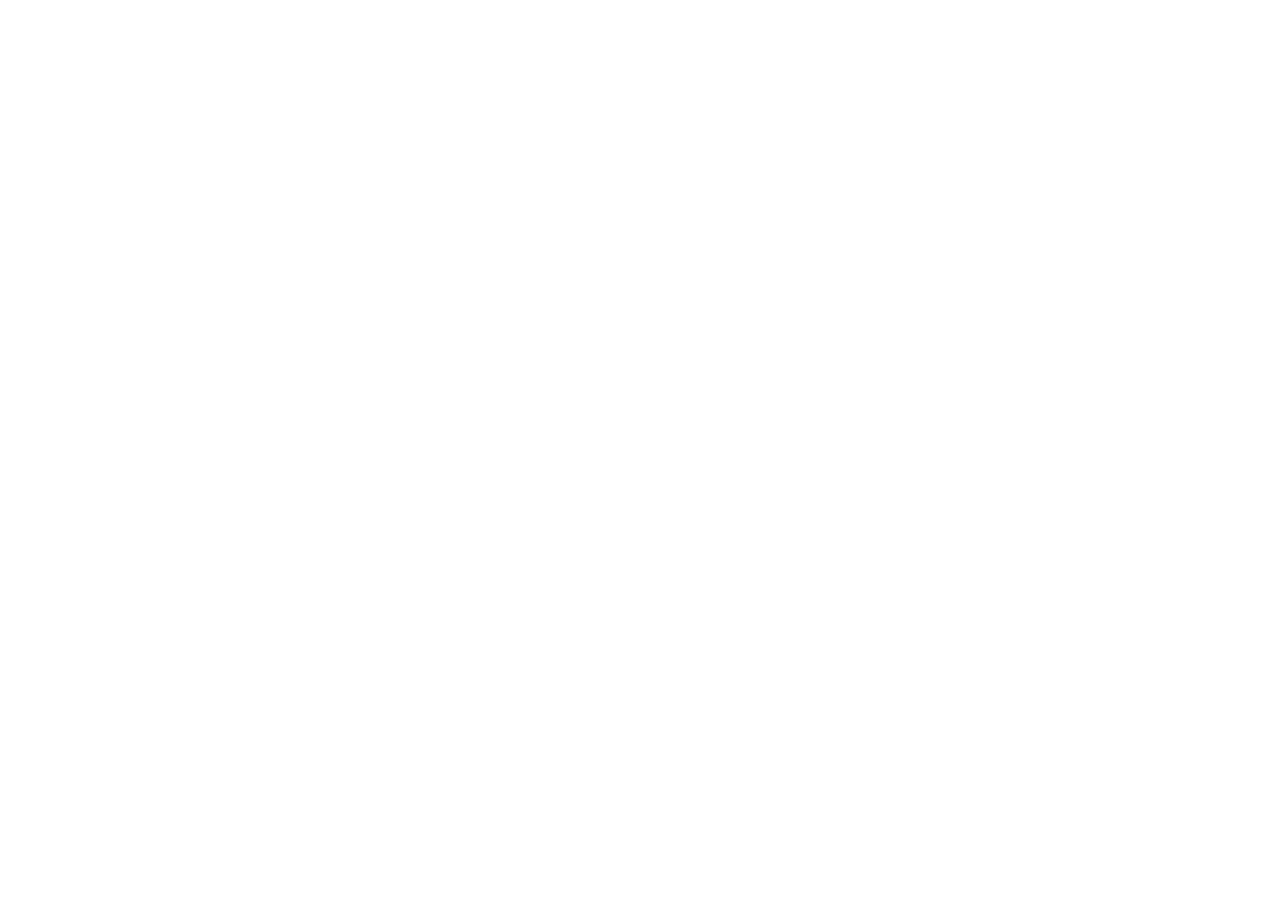
==== index.html @ b3b80c21 "basic files" ====
<!DOCTYPE html>
<html lang="pl">
<head>
    <meta charset="UTF-8">
    <meta http-equiv="X-UA-Compatible" content="IE=edge">
    <meta name="viewport" content="width=device-width, initial-scale=1.0">
    <link rel="stylesheet" href="Assets/Styles/reset.css">
    <link rel="stylesheet" href="Assets/Styles/style.css">
    <script src="Assets/Scripts/game.js"></script>
    <title>Wektor Wiktor</title>
</head>
<body>
    
</body>
</html>
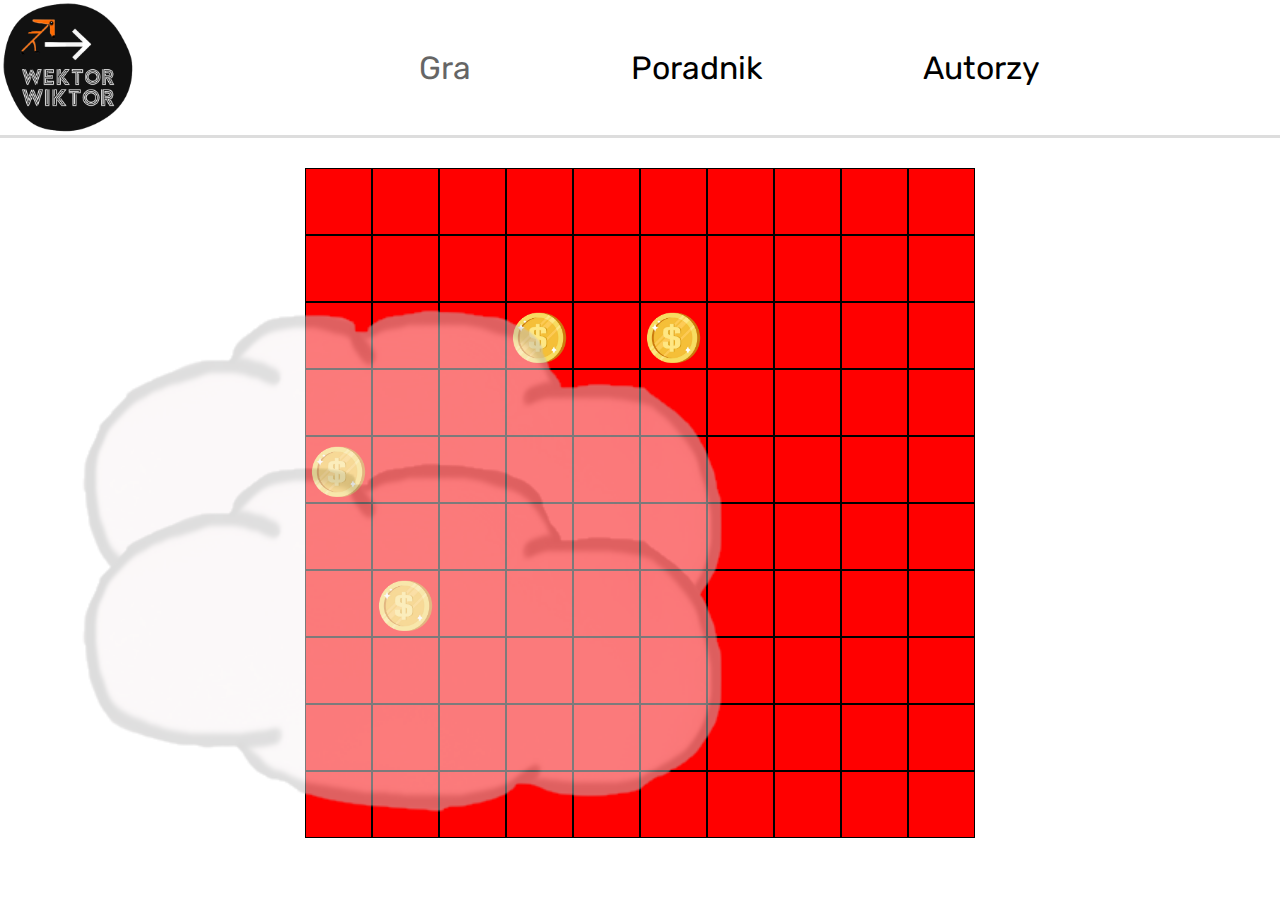
==== commit f44fc52a: "gameboard and coins random generating" ====
--- a/index.html
+++ b/index.html
@@ -1,15 +1,149 @@
 <!DOCTYPE html>
 <html lang="pl">
+
 <head>
     <meta charset="UTF-8">
     <meta http-equiv="X-UA-Compatible" content="IE=edge">
     <meta name="viewport" content="width=device-width, initial-scale=1.0">
+    <link rel="shortcut icon" href="Assets/Textures/wektorus.png" type="image/x-icon">
     <link rel="stylesheet" href="Assets/Styles/reset.css">
     <link rel="stylesheet" href="Assets/Styles/style.css">
-    <script src="Assets/Scripts/game.js"></script>
+    <script src="Assets/Scripts/game.js" defer></script>
     <title>Wektor Wiktor</title>
 </head>
+
 <body>
-    
+    <div class="navbar-container">
+        <nav>
+            <img src="Assets/Textures/logo2.png" alt="logo" class="logo">
+            <ul class="navbar-list">
+
+                <a href="index.html">
+                <li class="navbar-item hover-underline-animation current-site">Gra</li></a>
+                <a href="tutorial.html">
+                    <li class="navbar-item hover-underline-animation">Poradnik</li>
+                </a>
+                <a href="authors.html">
+                <li class="navbar-item hover-underline-animation">Autorzy</li></a>
+            </ul>
+        </nav>
+    </div>
+
+
+    <div id="game">
+        <div class="chmurki">
+            <img src="/Assets/Textures/chmurkus2.png" style="--i:3; position:relative; top: 300px;">
+            <img src="/Assets/Textures/chmurkus2.png" style="--i:4.2 ;position:relative; top: 400;">
+            <img src="/Assets/Textures/chmurkus2.png" style="--i:1.3 ;position:relative; top: 500;">
+            <img src="/Assets/Textures/chmurkus2.png" style="--i:1.4 ;position:relative; top: 150;">
+            <img src="/Assets/Textures/chmurkus2.png" style="--i:2.5 ;position:relative; top: 200px;">
+        </div>
+        <div class="gameBoard">
+            <div class="grid-container">
+                <div class="grid-item" id="1"></div>
+                <div class="grid-item" id="2"></div>
+                <div class="grid-item" id="3"></div>
+                <div class="grid-item" id="4"></div>
+                <div class="grid-item" id="5"></div>
+                <div class="grid-item" id="6"></div>
+                <div class="grid-item" id="7"></div>
+                <div class="grid-item" id="8"></div>
+                <div class="grid-item" id="9"></div>
+                <div class="grid-item" id="10"></div>
+                <div class="grid-item" id="11"></div>
+                <div class="grid-item" id="12"></div>
+                <div class="grid-item" id="13"></div>
+                <div class="grid-item" id="14"></div>
+                <div class="grid-item" id="15"></div>
+                <div class="grid-item" id="16"></div>
+                <div class="grid-item" id="17"></div>
+                <div class="grid-item" id="18"></div>
+                <div class="grid-item" id="19"></div>
+                <div class="grid-item" id="20"></div>
+                <div class="grid-item" id="21"></div>
+                <div class="grid-item" id="22"></div>
+                <div class="grid-item" id="23"></div>
+                <div class="grid-item" id="24"></div>
+                <div class="grid-item" id="25"></div>
+                <div class="grid-item" id="26"></div>
+                <div class="grid-item" id="27"></div>
+                <div class="grid-item" id="28"></div>
+                <div class="grid-item" id="29"></div>
+                <div class="grid-item" id="30"></div>
+                <div class="grid-item" id="31"></div>
+                <div class="grid-item" id="32"></div>
+                <div class="grid-item" id="33"></div>
+                <div class="grid-item" id="34"></div>
+                <div class="grid-item" id="35"></div>
+                <div class="grid-item" id="36"></div>
+                <div class="grid-item" id="37"></div>
+                <div class="grid-item" id="38"></div>
+                <div class="grid-item" id="39"></div>
+                <div class="grid-item" id="40"></div>
+                <div class="grid-item" id="41"></div>
+                <div class="grid-item" id="42"></div>
+                <div class="grid-item" id="43"></div>
+                <div class="grid-item" id="44"></div>
+                <div class="grid-item" id="45"></div>
+                <div class="grid-item" id="46"></div>
+                <div class="grid-item" id="47"></div>
+                <div class="grid-item" id="48"></div>
+                <div class="grid-item" id="49"></div>
+                <div class="grid-item" id="50"></div>
+                <div class="grid-item" id="51"></div>
+                <div class="grid-item" id="52"></div>
+                <div class="grid-item" id="53"></div>
+                <div class="grid-item" id="54"></div>
+                <div class="grid-item" id="55"></div>
+                <div class="grid-item" id="56"></div>
+                <div class="grid-item" id="57"></div>
+                <div class="grid-item" id="58"></div>
+                <div class="grid-item" id="59"></div>
+                <div class="grid-item" id="60"></div>
+                <div class="grid-item" id="61"></div>
+                <div class="grid-item" id="62"></div>
+                <div class="grid-item" id="63"></div>
+                <div class="grid-item" id="64"></div>
+                <div class="grid-item" id="65"></div>
+                <div class="grid-item" id="66"></div>
+                <div class="grid-item" id="67"></div>
+                <div class="grid-item" id="68"></div>
+                <div class="grid-item" id="69"></div>
+                <div class="grid-item" id="70"></div>
+                <div class="grid-item" id="71"></div>
+                <div class="grid-item" id="72"></div>
+                <div class="grid-item" id="73"></div>
+                <div class="grid-item" id="74"></div>
+                <div class="grid-item" id="75"></div>
+                <div class="grid-item" id="76"></div>
+                <div class="grid-item" id="77"></div>
+                <div class="grid-item" id="78"></div>
+                <div class="grid-item" id="79"></div>
+                <div class="grid-item" id="80"></div>
+                <div class="grid-item" id="81"></div>
+                <div class="grid-item" id="82"></div>
+                <div class="grid-item" id="83"></div>
+                <div class="grid-item" id="84"></div>
+                <div class="grid-item" id="85"></div>
+                <div class="grid-item" id="86"></div>
+                <div class="grid-item" id="87"></div>
+                <div class="grid-item" id="88"></div>
+                <div class="grid-item" id="89"></div>
+                <div class="grid-item" id="90"></div>
+                <div class="grid-item" id="91"></div>
+                <div class="grid-item" id="92"></div>
+                <div class="grid-item" id="93"></div>
+                <div class="grid-item" id="94"></div>
+                <div class="grid-item" id="95"></div>
+                <div class="grid-item" id="96"></div>
+                <div class="grid-item" id="97"></div>
+                <div class="grid-item" id="98"></div>
+                <div class="grid-item" id="99"></div>
+                <div class="grid-item" id="100"></div>
+            </div>
+        </div>
+    </div>
+
 </body>
+
 </html>--- a/Assets/Styles/style.css
+++ b/Assets/Styles/style.css
@@ -0,0 +1,128 @@
+@import url("https://fonts.googleapis.com/css2?family=Amatic+SC&family=Rubik:wght@600&display=swap");
+body {
+  height: 100vh;
+  width: 100vw;
+  font-family: "Rubik", sans-serif;
+}
+
+.navbar-container {
+  background-color: white;
+  max-height: 16vh;
+  border-bottom: 3px solid #dddddd;
+  position: relative;
+  z-index: 10;
+}
+.navbar-container nav {
+  display: flex;
+  flex-direction: row;
+  justify-content: space-between;
+}
+
+.navbar-container nav ul {
+  display: flex;
+  align-items: center;
+  padding-right: 10rem;
+}
+
+.navbar-container nav ul li {
+  padding: 0.3rem 5rem;
+  font-size: 2rem;
+}
+
+.logo {
+  aspect-ratio: 1/1;
+  width: 15vh;
+}
+
+.hover-underline-animation {
+  display: inline-block;
+  position: relative;
+  color: #000;
+}
+
+.hover-underline-animation:hover {
+  cursor: pointer;
+}
+
+.hover-underline-animation:after {
+  content: "";
+  position: absolute;
+  width: 100%;
+  transform: scaleX(0);
+  height: 2px;
+  bottom: 0;
+  left: 0;
+  background-color: #000;
+  transform-origin: bottom right;
+  transition: transform 0.25s ease-out;
+}
+
+.hover-underline-animation:hover:after {
+  transform: scaleX(1);
+  transform-origin: bottom;
+  cursor: pointer;
+}
+.chmurki {
+  position: absolute;
+  top: 0;
+  left: 0;
+  width: 100%;
+  height: 100%;
+  overflow: hidden;
+  opacity: 0.5;
+}
+.chmurki img {
+  position: fixed;
+  height: 50%;
+  max-width: 80%;
+  animation: chmurki calc(25s * var(--i)) alternate infinite;
+}
+
+.current-site {
+  opacity: 0.6;
+}
+
+@keyframes chmurki {
+  0% {
+    transform: translate(-100%);
+    /* transform: translateY(100%);     */
+  }
+  50% {
+    transform: translate(350%);
+    /* transform: translateY(120%); */
+  }
+  100% {
+    transform: translate(-150%);
+    /* transform: translateY(1100%); */
+    transform: rotate(1deg);
+  }
+}
+.gameBoard {
+  display: flex;
+  justify-content: center;
+  align-items: center;
+}
+
+.grid-container {
+  display: grid;
+  grid-template-columns: repeat(10, 1fr);
+  grid-template-rows: repeat(10, 1fr);
+}
+
+.grid-item {
+  background-color: red;
+  border: 1px solid black;
+  width: 65px;
+  height: 65px;
+}
+
+.gameBoard{
+  margin-top: 30px;
+}
+
+.coin{
+  width: 100%;
+  height: 100%;
+  object-fit: cover;
+  object-position: center;
+}
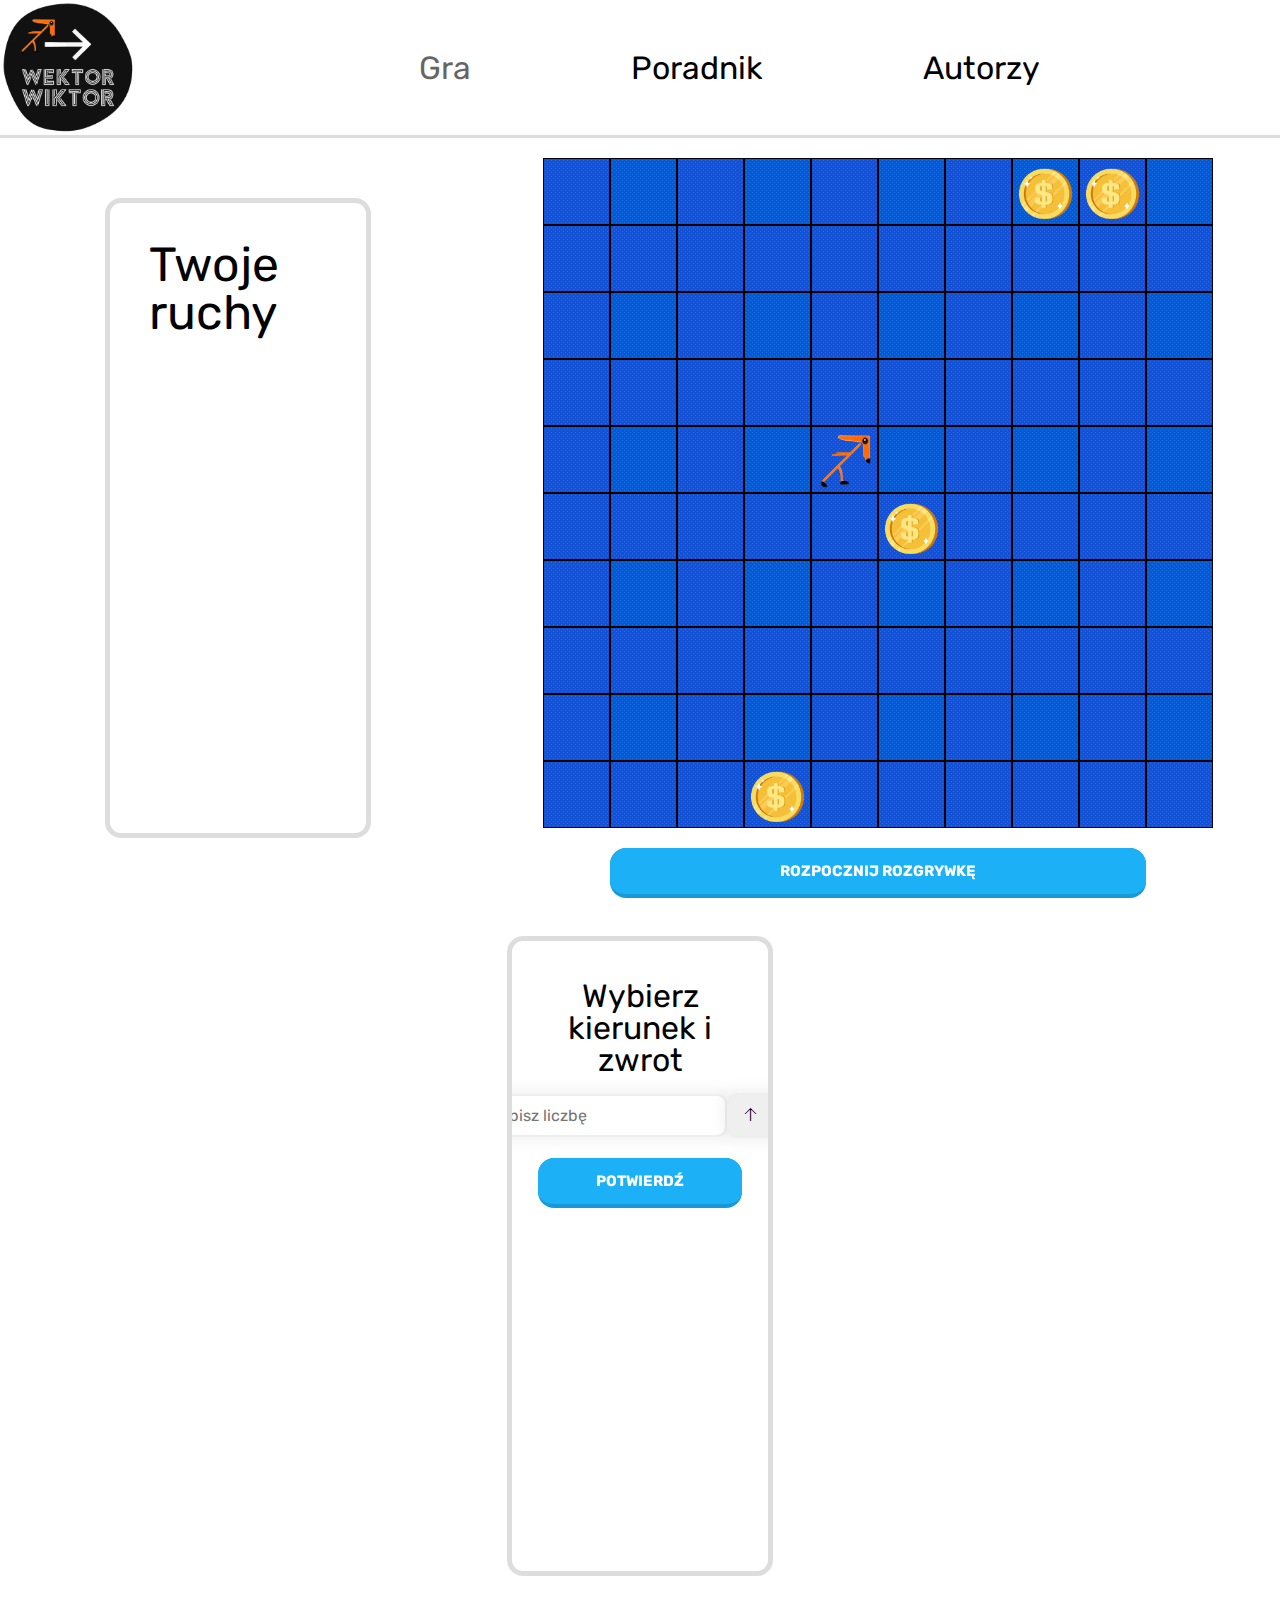
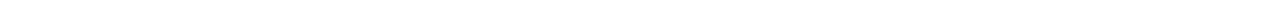
==== commit de2c9552: "css html gry(przed wejściem do piekła)" ====
--- a/index.html
+++ b/index.html
@@ -19,128 +19,157 @@
             <ul class="navbar-list">
 
                 <a href="index.html">
-                <li class="navbar-item hover-underline-animation current-site">Gra</li></a>
+                    <li class="navbar-item hover-underline-animation current-site">Gra</li>
+                </a>
                 <a href="tutorial.html">
                     <li class="navbar-item hover-underline-animation">Poradnik</li>
                 </a>
                 <a href="authors.html">
-                <li class="navbar-item hover-underline-animation">Autorzy</li></a>
+                    <li class="navbar-item hover-underline-animation">Autorzy</li>
+                </a>
             </ul>
         </nav>
     </div>
 
 
     <div id="game">
-        <div class="chmurki">
+        <!-- <div class="chmurki">
             <img src="/Assets/Textures/chmurkus2.png" style="--i:3; position:relative; top: 300px;">
             <img src="/Assets/Textures/chmurkus2.png" style="--i:4.2 ;position:relative; top: 400;">
             <img src="/Assets/Textures/chmurkus2.png" style="--i:1.3 ;position:relative; top: 500;">
             <img src="/Assets/Textures/chmurkus2.png" style="--i:1.4 ;position:relative; top: 150;">
             <img src="/Assets/Textures/chmurkus2.png" style="--i:2.5 ;position:relative; top: 200px;">
-        </div>
-        <div class="gameBoard">
-            <div class="grid-container">
-                <div class="grid-item" id="1"></div>
-                <div class="grid-item" id="2"></div>
-                <div class="grid-item" id="3"></div>
-                <div class="grid-item" id="4"></div>
-                <div class="grid-item" id="5"></div>
-                <div class="grid-item" id="6"></div>
-                <div class="grid-item" id="7"></div>
-                <div class="grid-item" id="8"></div>
-                <div class="grid-item" id="9"></div>
-                <div class="grid-item" id="10"></div>
-                <div class="grid-item" id="11"></div>
-                <div class="grid-item" id="12"></div>
-                <div class="grid-item" id="13"></div>
-                <div class="grid-item" id="14"></div>
-                <div class="grid-item" id="15"></div>
-                <div class="grid-item" id="16"></div>
-                <div class="grid-item" id="17"></div>
-                <div class="grid-item" id="18"></div>
-                <div class="grid-item" id="19"></div>
-                <div class="grid-item" id="20"></div>
-                <div class="grid-item" id="21"></div>
-                <div class="grid-item" id="22"></div>
-                <div class="grid-item" id="23"></div>
-                <div class="grid-item" id="24"></div>
-                <div class="grid-item" id="25"></div>
-                <div class="grid-item" id="26"></div>
-                <div class="grid-item" id="27"></div>
-                <div class="grid-item" id="28"></div>
-                <div class="grid-item" id="29"></div>
-                <div class="grid-item" id="30"></div>
-                <div class="grid-item" id="31"></div>
-                <div class="grid-item" id="32"></div>
-                <div class="grid-item" id="33"></div>
-                <div class="grid-item" id="34"></div>
-                <div class="grid-item" id="35"></div>
-                <div class="grid-item" id="36"></div>
-                <div class="grid-item" id="37"></div>
-                <div class="grid-item" id="38"></div>
-                <div class="grid-item" id="39"></div>
-                <div class="grid-item" id="40"></div>
-                <div class="grid-item" id="41"></div>
-                <div class="grid-item" id="42"></div>
-                <div class="grid-item" id="43"></div>
-                <div class="grid-item" id="44"></div>
-                <div class="grid-item" id="45"></div>
-                <div class="grid-item" id="46"></div>
-                <div class="grid-item" id="47"></div>
-                <div class="grid-item" id="48"></div>
-                <div class="grid-item" id="49"></div>
-                <div class="grid-item" id="50"></div>
-                <div class="grid-item" id="51"></div>
-                <div class="grid-item" id="52"></div>
-                <div class="grid-item" id="53"></div>
-                <div class="grid-item" id="54"></div>
-                <div class="grid-item" id="55"></div>
-                <div class="grid-item" id="56"></div>
-                <div class="grid-item" id="57"></div>
-                <div class="grid-item" id="58"></div>
-                <div class="grid-item" id="59"></div>
-                <div class="grid-item" id="60"></div>
-                <div class="grid-item" id="61"></div>
-                <div class="grid-item" id="62"></div>
-                <div class="grid-item" id="63"></div>
-                <div class="grid-item" id="64"></div>
-                <div class="grid-item" id="65"></div>
-                <div class="grid-item" id="66"></div>
-                <div class="grid-item" id="67"></div>
-                <div class="grid-item" id="68"></div>
-                <div class="grid-item" id="69"></div>
-                <div class="grid-item" id="70"></div>
-                <div class="grid-item" id="71"></div>
-                <div class="grid-item" id="72"></div>
-                <div class="grid-item" id="73"></div>
-                <div class="grid-item" id="74"></div>
-                <div class="grid-item" id="75"></div>
-                <div class="grid-item" id="76"></div>
-                <div class="grid-item" id="77"></div>
-                <div class="grid-item" id="78"></div>
-                <div class="grid-item" id="79"></div>
-                <div class="grid-item" id="80"></div>
-                <div class="grid-item" id="81"></div>
-                <div class="grid-item" id="82"></div>
-                <div class="grid-item" id="83"></div>
-                <div class="grid-item" id="84"></div>
-                <div class="grid-item" id="85"></div>
-                <div class="grid-item" id="86"></div>
-                <div class="grid-item" id="87"></div>
-                <div class="grid-item" id="88"></div>
-                <div class="grid-item" id="89"></div>
-                <div class="grid-item" id="90"></div>
-                <div class="grid-item" id="91"></div>
-                <div class="grid-item" id="92"></div>
-                <div class="grid-item" id="93"></div>
-                <div class="grid-item" id="94"></div>
-                <div class="grid-item" id="95"></div>
-                <div class="grid-item" id="96"></div>
-                <div class="grid-item" id="97"></div>
-                <div class="grid-item" id="98"></div>
-                <div class="grid-item" id="99"></div>
-                <div class="grid-item" id="100"></div>
+        </div> -->
+        <div class="game-container">
+            <div class="moves">
+                <h3>Twoje ruchy</h3>
+                <ul id="moves" class="moves-list">
+                </ul>
             </div>
+            <div class="gameBoard">
+                <div id="timer"></div>
+                <div class="grid-container">
+                    <div class="grid-item" id="1"></div>
+                    <div class="grid-item" id="2"></div>
+                    <div class="grid-item" id="3"></div>
+                    <div class="grid-item" id="4"></div>
+                    <div class="grid-item" id="5"></div>
+                    <div class="grid-item" id="6"></div>
+                    <div class="grid-item" id="7"></div>
+                    <div class="grid-item" id="8"></div>
+                    <div class="grid-item" id="9"></div>
+                    <div class="grid-item" id="10"></div>
+                    <div class="grid-item" id="11"></div>
+                    <div class="grid-item" id="12"></div>
+                    <div class="grid-item" id="13"></div>
+                    <div class="grid-item" id="14"></div>
+                    <div class="grid-item" id="15"></div>
+                    <div class="grid-item" id="16"></div>
+                    <div class="grid-item" id="17"></div>
+                    <div class="grid-item" id="18"></div>
+                    <div class="grid-item" id="19"></div>
+                    <div class="grid-item" id="20"></div>
+                    <div class="grid-item" id="21"></div>
+                    <div class="grid-item" id="22"></div>
+                    <div class="grid-item" id="23"></div>
+                    <div class="grid-item" id="24"></div>
+                    <div class="grid-item" id="25"></div>
+                    <div class="grid-item" id="26"></div>
+                    <div class="grid-item" id="27"></div>
+                    <div class="grid-item" id="28"></div>
+                    <div class="grid-item" id="29"></div>
+                    <div class="grid-item" id="30"></div>
+                    <div class="grid-item" id="31"></div>
+                    <div class="grid-item" id="32"></div>
+                    <div class="grid-item" id="33"></div>
+                    <div class="grid-item" id="34"></div>
+                    <div class="grid-item" id="35"></div>
+                    <div class="grid-item" id="36"></div>
+                    <div class="grid-item" id="37"></div>
+                    <div class="grid-item" id="38"></div>
+                    <div class="grid-item" id="39"></div>
+                    <div class="grid-item" id="40"></div>
+                    <div class="grid-item" id="41"></div>
+                    <div class="grid-item" id="42"></div>
+                    <div class="grid-item" id="43"></div>
+                    <div class="grid-item" id="44"></div>
+                    <div class="grid-item" id="45"></div>
+                    <div class="grid-item" id="46"></div>
+                    <div class="grid-item" id="47"></div>
+                    <div class="grid-item" id="48"></div>
+                    <div class="grid-item" id="49"></div>
+                    <div class="grid-item" id="50"></div>
+                    <div class="grid-item" id="51"></div>
+                    <div class="grid-item" id="52"></div>
+                    <div class="grid-item" id="53"></div>
+                    <div class="grid-item" id="54"></div>
+                    <div class="grid-item" id="55"></div>
+                    <div class="grid-item" id="56"></div>
+                    <div class="grid-item" id="57"></div>
+                    <div class="grid-item" id="58"></div>
+                    <div class="grid-item" id="59"></div>
+                    <div class="grid-item" id="60"></div>
+                    <div class="grid-item" id="61"></div>
+                    <div class="grid-item" id="62"></div>
+                    <div class="grid-item" id="63"></div>
+                    <div class="grid-item" id="64"></div>
+                    <div class="grid-item" id="65"></div>
+                    <div class="grid-item" id="66"></div>
+                    <div class="grid-item" id="67"></div>
+                    <div class="grid-item" id="68"></div>
+                    <div class="grid-item" id="69"></div>
+                    <div class="grid-item" id="70"></div>
+                    <div class="grid-item" id="71"></div>
+                    <div class="grid-item" id="72"></div>
+                    <div class="grid-item" id="73"></div>
+                    <div class="grid-item" id="74"></div>
+                    <div class="grid-item" id="75"></div>
+                    <div class="grid-item" id="76"></div>
+                    <div class="grid-item" id="77"></div>
+                    <div class="grid-item" id="78"></div>
+                    <div class="grid-item" id="79"></div>
+                    <div class="grid-item" id="80"></div>
+                    <div class="grid-item" id="81"></div>
+                    <div class="grid-item" id="82"></div>
+                    <div class="grid-item" id="83"></div>
+                    <div class="grid-item" id="84"></div>
+                    <div class="grid-item" id="85"></div>
+                    <div class="grid-item" id="86"></div>
+                    <div class="grid-item" id="87"></div>
+                    <div class="grid-item" id="88"></div>
+                    <div class="grid-item" id="89"></div>
+                    <div class="grid-item" id="90"></div>
+                    <div class="grid-item" id="91"></div>
+                    <div class="grid-item" id="92"></div>
+                    <div class="grid-item" id="93"></div>
+                    <div class="grid-item" id="94"></div>
+                    <div class="grid-item" id="95"></div>
+                    <div class="grid-item" id="96"></div>
+                    <div class="grid-item" id="97"></div>
+                    <div class="grid-item" id="98"></div>
+                    <div class="grid-item" id="99"></div>
+                    <div class="grid-item" id="100"></div>
+                </div>
+                <button class="button" role="button" id="start">Rozpocznij rozgrywkę</button>
+            </div>
+            <div class="panel">
+                <h3>Wybierz kierunek i zwrot</h3>
+                <div class="input-container">
+                    <input type="number" id="number" placeholder="Wpisz liczbę" value="Wartość">
+                    <select id="direction">
+                        <option value="1">🡡</option>
+                        <option value="2">🡥</option>
+                        <option value="3">🡢</option>
+                        <option value="4">🡦</option>
+                        <option value="5">🡣</option>
+                        <option value="6">🡧</option>
+                        <option value="7">🡠</option>
+                        <option value="8">🡤</option>
+                    </select>
+                </div>
+                <button id="confirm" value="confirm" class="button">Potwierdź</button>
+            </div>
+
         </div>
     </div>
 
--- a/Assets/Styles/style.css
+++ b/Assets/Styles/style.css
@@ -3,6 +3,19 @@
   height: 100vh;
   width: 100vw;
   font-family: "Rubik", sans-serif;
+  user-select: none;
+}
+/* usunięcie strzałek przy inpucie(number) */
+/* Chrome, Safari, Edge, Opera */
+input::-webkit-outer-spin-button,
+input::-webkit-inner-spin-button {
+  -webkit-appearance: none;
+  margin: 0;
+}
+
+/* Firefox */
+input[type="number"] {
+  -moz-appearance: textfield;
 }
 
 .navbar-container {
@@ -99,8 +112,10 @@
 }
 .gameBoard {
   display: flex;
+  flex-direction: column;
   justify-content: center;
   align-items: center;
+  margin-top: 20px;
 }
 
 .grid-container {
@@ -110,19 +125,168 @@
 }
 
 .grid-item {
-  background-color: red;
   border: 1px solid black;
   width: 65px;
   height: 65px;
-}
-
-.gameBoard{
-  margin-top: 30px;
-}
-
-.coin{
+  background-color: #1452d5;
+  background-image: url("data:image/svg+xml,%3Csvg xmlns='http://www.w3.org/2000/svg' width='4' height='4' viewBox='0 0 4 4'%3E%3Cpath fill='%2307adfc' fill-opacity='0.4' d='M1 3h1v1H1V3zm2-2h1v1H3V1z'%3E%3C/path%3E%3C/svg%3E");
+}
+
+.coin {
   width: 100%;
   height: 100%;
   object-fit: cover;
   object-position: center;
 }
+
+.player {
+  width: 100%;
+  height: 100%;
+  object-fit: cover;
+  object-position: center;
+  position: relative;
+  z-index: 10;
+}
+
+.game-container {
+  display: flex;
+  flex-wrap: wrap;
+  align-items: center;
+  justify-content: space-around;
+  width: 100%;
+}
+
+.moves,
+.panel {
+  width: 20%;
+  height: 70vh;
+  border: #dddddd 5px solid;
+  margin: 2.4rem;
+  display: flex;
+  justify-content: flex-start;
+  align-items: center;
+  flex-direction: column;
+  border-radius: 1rem;
+  overflow: hidden;
+}
+
+.moves h3 {
+  padding: 2.4rem;
+  font-size: 3rem;
+}
+
+.moves ul {
+  display: flex;
+  flex-direction: column;
+  justify-content: center;
+  align-items: center;
+}
+
+.moves .moves-list .moves-list-item {
+  padding: 0.1rem 6rem;
+}
+
+li hr {
+  opacity: 0.8;
+  width: 100%;
+}
+
+.panel{
+
+}
+
+.panel h3 {
+  text-align: center;
+  padding: 2.4rem;
+  padding-bottom: 1.1rem;
+  font-size: 2rem;
+}
+
+.button {
+  appearance: button;
+  background-color: #1899d6;
+  border: solid transparent;
+  border-radius: 16px;
+  border-width: 0 0 4px;
+  box-sizing: border-box;
+  color: #ffffff;
+  cursor: pointer;
+  display: inline-block;
+  font-family: inherit;
+  font-size: 15px;
+  font-weight: 700;
+  line-height: 20px;
+  margin-top: 20px;
+  outline: none;
+  overflow: visible;
+  padding: 13px 16px;
+  text-align: center;
+  text-transform: uppercase;
+  touch-action: manipulation;
+  transform: translateZ(0);
+  transition: filter 0.2s;
+  user-select: none;
+  -webkit-user-select: none;
+  vertical-align: middle;
+  white-space: nowrap;
+  width: 80%;
+}
+
+.button:after {
+  background-clip: padding-box;
+  background-color: #1cb0f6;
+  border: solid transparent;
+  border-radius: 16px;
+  border-width: 0 0 4px;
+  bottom: -4px;
+  content: "";
+  left: 0;
+  position: absolute;
+  right: 0;
+  top: 0;
+  z-index: -1;
+}
+
+.button:main,
+.button:focus {
+  user-select: auto;
+}
+
+.button:hover:not(:disabled) {
+  filter: brightness(1.1);
+  -webkit-filter: brightness(1.1);
+}
+
+.button:disabled {
+  cursor: auto;
+}
+
+input[type="number"] {
+  padding: 10px;
+  border: 2px solid #eee;
+  box-shadow: 0 0 15px 4px rgba(0, 0, 0, 0.06);
+  border-radius:10px;
+  font-family:inherit;
+  font-size: inherit;
+}
+
+input[type="number"]:focus{
+  outline: none;
+}
+
+.input-container{
+  display: flex;
+  flex-direction: row;
+  justify-content: space-evenly;
+  align-items: center;
+}
+
+select {
+  padding: 10px;
+  border: 2px solid #eee;
+  box-shadow: 0 0 15px 4px rgba(0, 0, 0, 0.06);
+  border-radius:10px;
+  font-family:inherit;
+  font-size: inherit;
+  margin-right: 10px;
+}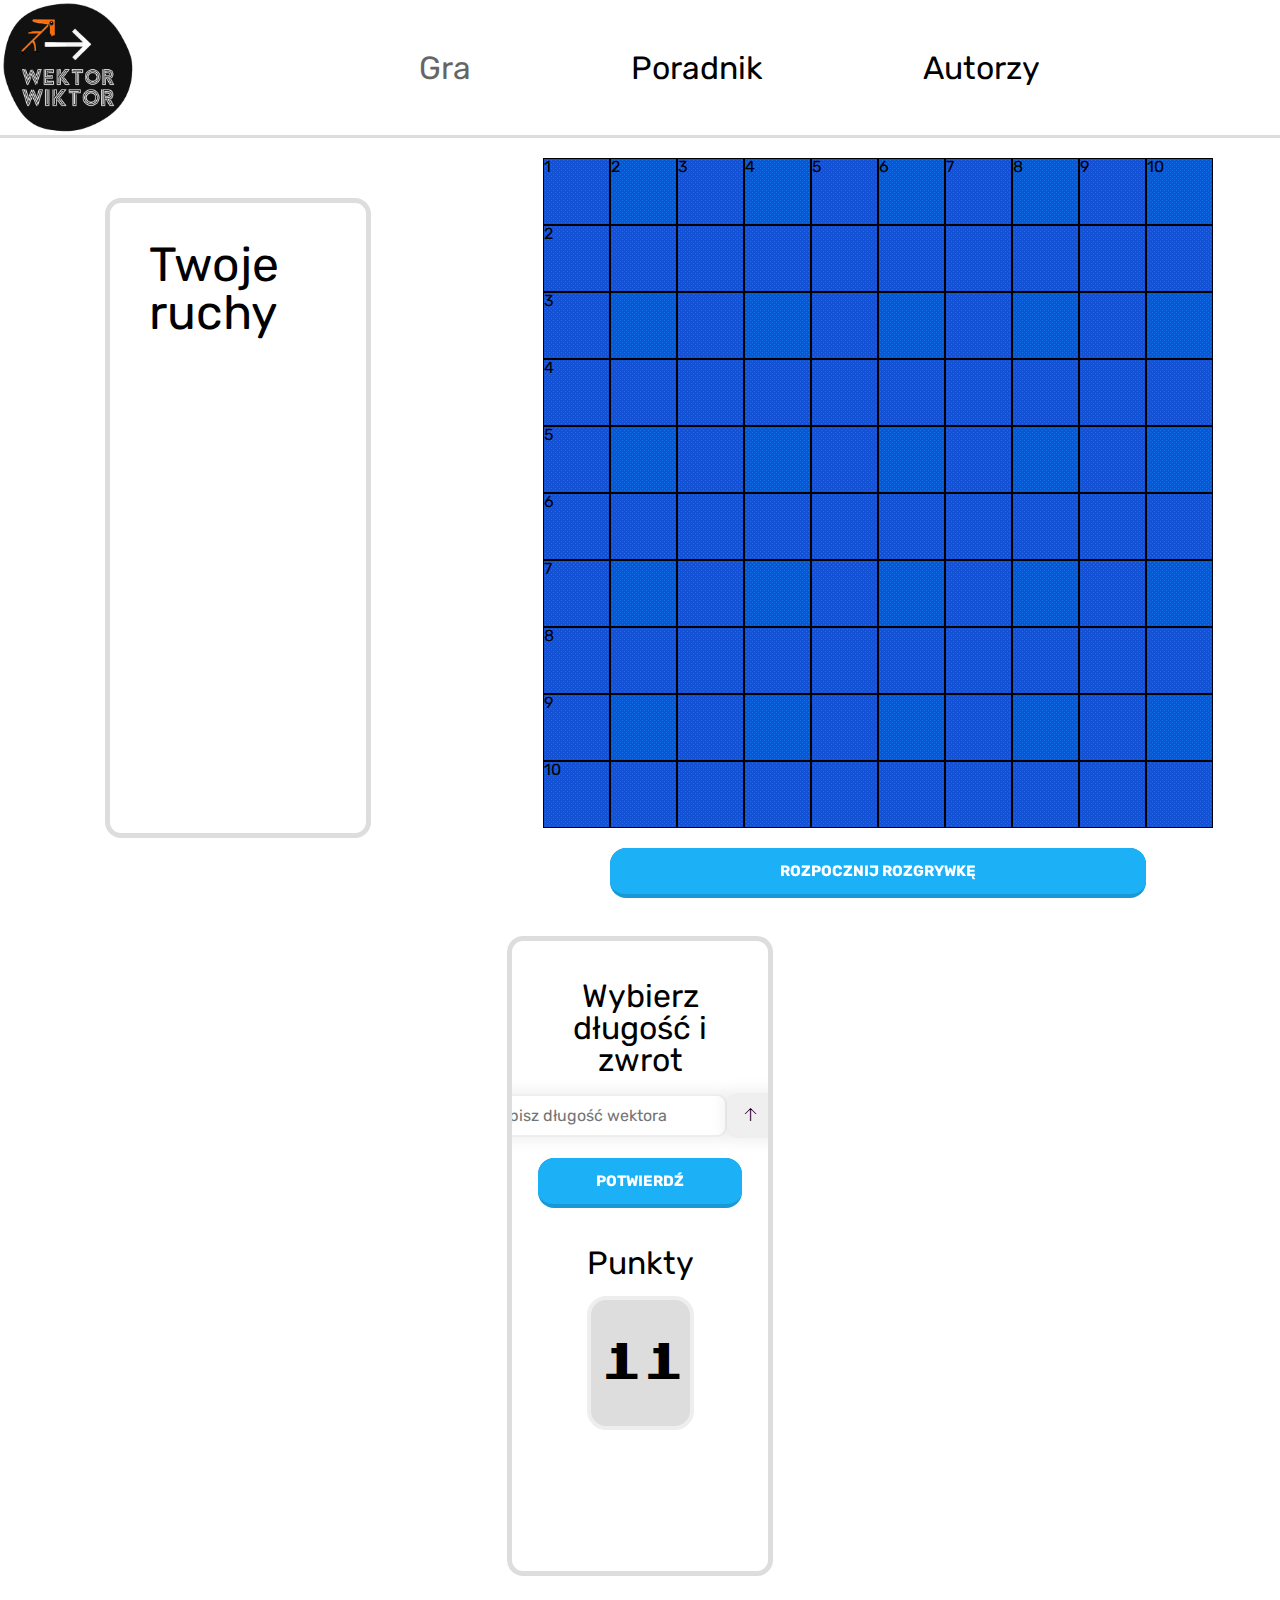
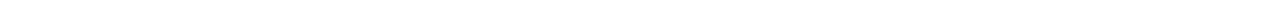
==== commit 4bd2467c: "OOPs" ====
--- a/index.html
+++ b/index.html
@@ -49,113 +49,113 @@
             <div class="gameBoard">
                 <div id="timer"></div>
                 <div class="grid-container">
-                    <div class="grid-item" id="1"></div>
-                    <div class="grid-item" id="2"></div>
-                    <div class="grid-item" id="3"></div>
-                    <div class="grid-item" id="4"></div>
-                    <div class="grid-item" id="5"></div>
-                    <div class="grid-item" id="6"></div>
-                    <div class="grid-item" id="7"></div>
-                    <div class="grid-item" id="8"></div>
-                    <div class="grid-item" id="9"></div>
-                    <div class="grid-item" id="10"></div>
-                    <div class="grid-item" id="11"></div>
-                    <div class="grid-item" id="12"></div>
-                    <div class="grid-item" id="13"></div>
-                    <div class="grid-item" id="14"></div>
-                    <div class="grid-item" id="15"></div>
-                    <div class="grid-item" id="16"></div>
-                    <div class="grid-item" id="17"></div>
-                    <div class="grid-item" id="18"></div>
-                    <div class="grid-item" id="19"></div>
-                    <div class="grid-item" id="20"></div>
-                    <div class="grid-item" id="21"></div>
-                    <div class="grid-item" id="22"></div>
-                    <div class="grid-item" id="23"></div>
-                    <div class="grid-item" id="24"></div>
-                    <div class="grid-item" id="25"></div>
-                    <div class="grid-item" id="26"></div>
-                    <div class="grid-item" id="27"></div>
-                    <div class="grid-item" id="28"></div>
-                    <div class="grid-item" id="29"></div>
-                    <div class="grid-item" id="30"></div>
-                    <div class="grid-item" id="31"></div>
-                    <div class="grid-item" id="32"></div>
-                    <div class="grid-item" id="33"></div>
-                    <div class="grid-item" id="34"></div>
-                    <div class="grid-item" id="35"></div>
-                    <div class="grid-item" id="36"></div>
-                    <div class="grid-item" id="37"></div>
-                    <div class="grid-item" id="38"></div>
-                    <div class="grid-item" id="39"></div>
-                    <div class="grid-item" id="40"></div>
-                    <div class="grid-item" id="41"></div>
-                    <div class="grid-item" id="42"></div>
-                    <div class="grid-item" id="43"></div>
-                    <div class="grid-item" id="44"></div>
-                    <div class="grid-item" id="45"></div>
-                    <div class="grid-item" id="46"></div>
-                    <div class="grid-item" id="47"></div>
-                    <div class="grid-item" id="48"></div>
-                    <div class="grid-item" id="49"></div>
-                    <div class="grid-item" id="50"></div>
-                    <div class="grid-item" id="51"></div>
-                    <div class="grid-item" id="52"></div>
-                    <div class="grid-item" id="53"></div>
-                    <div class="grid-item" id="54"></div>
-                    <div class="grid-item" id="55"></div>
-                    <div class="grid-item" id="56"></div>
-                    <div class="grid-item" id="57"></div>
-                    <div class="grid-item" id="58"></div>
-                    <div class="grid-item" id="59"></div>
-                    <div class="grid-item" id="60"></div>
-                    <div class="grid-item" id="61"></div>
-                    <div class="grid-item" id="62"></div>
-                    <div class="grid-item" id="63"></div>
-                    <div class="grid-item" id="64"></div>
-                    <div class="grid-item" id="65"></div>
-                    <div class="grid-item" id="66"></div>
-                    <div class="grid-item" id="67"></div>
-                    <div class="grid-item" id="68"></div>
-                    <div class="grid-item" id="69"></div>
-                    <div class="grid-item" id="70"></div>
-                    <div class="grid-item" id="71"></div>
-                    <div class="grid-item" id="72"></div>
-                    <div class="grid-item" id="73"></div>
-                    <div class="grid-item" id="74"></div>
-                    <div class="grid-item" id="75"></div>
-                    <div class="grid-item" id="76"></div>
-                    <div class="grid-item" id="77"></div>
-                    <div class="grid-item" id="78"></div>
-                    <div class="grid-item" id="79"></div>
-                    <div class="grid-item" id="80"></div>
-                    <div class="grid-item" id="81"></div>
-                    <div class="grid-item" id="82"></div>
-                    <div class="grid-item" id="83"></div>
-                    <div class="grid-item" id="84"></div>
-                    <div class="grid-item" id="85"></div>
-                    <div class="grid-item" id="86"></div>
-                    <div class="grid-item" id="87"></div>
-                    <div class="grid-item" id="88"></div>
-                    <div class="grid-item" id="89"></div>
-                    <div class="grid-item" id="90"></div>
-                    <div class="grid-item" id="91"></div>
-                    <div class="grid-item" id="92"></div>
-                    <div class="grid-item" id="93"></div>
-                    <div class="grid-item" id="94"></div>
-                    <div class="grid-item" id="95"></div>
-                    <div class="grid-item" id="96"></div>
-                    <div class="grid-item" id="97"></div>
-                    <div class="grid-item" id="98"></div>
-                    <div class="grid-item" id="99"></div>
-                    <div class="grid-item" id="100"></div>
+                    <div class="grid-item" id="1" data-column="1" data-row="1">1</div>
+                    <div class="grid-item" id="2" data-column="2" data-row="1">2</div>
+                    <div class="grid-item" id="3" data-column="3" data-row="1">3</div>
+                    <div class="grid-item" id="4" data-column="4" data-row="1">4</div>
+                    <div class="grid-item" id="5" data-column="5" data-row="1">5</div>
+                    <div class="grid-item" id="6" data-column="6" data-row="1">6</div>
+                    <div class="grid-item" id="7" data-column="7" data-row="1">7</div>
+                    <div class="grid-item" id="8" data-column="8" data-row="1">8</div>
+                    <div class="grid-item" id="9" data-column="9" data-row="1">9</div>
+                    <div class="grid-item" id="10" data-column="10" data-row="1">10</div>
+                    <div class="grid-item" id="11" data-column="1" data-row="2">2</div>
+                    <div class="grid-item" id="12" data-column="2" data-row="2"></div>
+                    <div class="grid-item" id="13" data-column="3" data-row="2"></div>
+                    <div class="grid-item" id="14" data-column="4" data-row="2"></div>
+                    <div class="grid-item" id="15" data-column="5" data-row="2"></div>
+                    <div class="grid-item" id="16" data-column="6" data-row="2"></div>
+                    <div class="grid-item" id="17" data-column="7" data-row="2"></div>
+                    <div class="grid-item" id="18" data-column="8" data-row="2"></div>
+                    <div class="grid-item" id="19" data-column="9" data-row="2"></div>
+                    <div class="grid-item" id="20" data-column="10" data-row="2"></div>
+                    <div class="grid-item" id="21" data-column="1" data-row="3">3</div>
+                    <div class="grid-item" id="22" data-column="2" data-row="3"></div>
+                    <div class="grid-item" id="23" data-column="3" data-row="3"></div>
+                    <div class="grid-item" id="24" data-column="4" data-row="3"></div>
+                    <div class="grid-item" id="25" data-column="5" data-row="3"></div>
+                    <div class="grid-item" id="26" data-column="6" data-row="3"></div>
+                    <div class="grid-item" id="27" data-column="7" data-row="3"></div>
+                    <div class="grid-item" id="28" data-column="8" data-row="3"></div>
+                    <div class="grid-item" id="29" data-column="9" data-row="3"></div>
+                    <div class="grid-item" id="30" data-column="10" data-row="3"></div>
+                    <div class="grid-item" id="31" data-column="1" data-row="4">4</div>
+                    <div class="grid-item" id="32" data-column="2" data-row="4"></div>
+                    <div class="grid-item" id="33" data-column="3" data-row="4"></div>
+                    <div class="grid-item" id="34" data-column="4" data-row="4"></div>
+                    <div class="grid-item" id="35" data-column="5" data-row="4"></div>
+                    <div class="grid-item" id="36" data-column="6" data-row="4"></div>
+                    <div class="grid-item" id="37" data-column="7" data-row="4"></div>
+                    <div class="grid-item" id="38" data-column="8" data-row="4"></div>
+                    <div class="grid-item" id="39" data-column="9" data-row="4"></div>
+                    <div class="grid-item" id="40" data-column="10" data-row="5"></div>
+                    <div class="grid-item" id="41" data-column="1" data-row="5">5</div>
+                    <div class="grid-item" id="42" data-column="2" data-row="5"></div>
+                    <div class="grid-item" id="43" data-column="3" data-row="5"></div>
+                    <div class="grid-item" id="44" data-column="4" data-row="5"></div>
+                    <div class="grid-item" id="45" data-column="5" data-row="5"></div>
+                    <div class="grid-item" id="46" data-column="6" data-row="5"></div>
+                    <div class="grid-item" id="47" data-column="7" data-row="5"></div>
+                    <div class="grid-item" id="48" data-column="8" data-row="5"></div>
+                    <div class="grid-item" id="49" data-column="9" data-row="5"></div>
+                    <div class="grid-item" id="50" data-column="10" data-row="5"></div>
+                    <div class="grid-item" id="51" data-column="1" data-row="6">6</div>
+                    <div class="grid-item" id="52" data-column="2" data-row="6"></div>
+                    <div class="grid-item" id="53" data-column="3" data-row="6"></div>
+                    <div class="grid-item" id="54" data-column="4" data-row="6"></div>
+                    <div class="grid-item" id="55" data-column="5" data-row="6"></div>
+                    <div class="grid-item" id="56" data-column="6" data-row="6"></div>
+                    <div class="grid-item" id="57" data-column="7" data-row="6"></div>
+                    <div class="grid-item" id="58" data-column="8" data-row="6"></div>
+                    <div class="grid-item" id="59" data-column="9" data-row="6"></div>
+                    <div class="grid-item" id="60" data-column="10" data-row="6"></div>
+                    <div class="grid-item" id="61" data-column="1" data-row="7">7</div>
+                    <div class="grid-item" id="62" data-column="2" data-row="7"></div>
+                    <div class="grid-item" id="63" data-column="3" data-row="7"></div>
+                    <div class="grid-item" id="64" data-column="4" data-row="7"></div>
+                    <div class="grid-item" id="65" data-column="5" data-row="7"></div>
+                    <div class="grid-item" id="66" data-column="6" data-row="7"></div>
+                    <div class="grid-item" id="67" data-column="7" data-row="7"></div>
+                    <div class="grid-item" id="68" data-column="8" data-row="7"></div>
+                    <div class="grid-item" id="69" data-column="9" data-row="7"></div>
+                    <div class="grid-item" id="70" data-column="10" data-row="7"></div>
+                    <div class="grid-item" id="71" data-column="1" data-row="8">8</div>
+                    <div class="grid-item" id="72" data-column="2" data-row="8"></div>
+                    <div class="grid-item" id="73" data-column="3" data-row="8"></div>
+                    <div class="grid-item" id="74" data-column="4" data-row="8"></div>
+                    <div class="grid-item" id="75" data-column="5" data-row="8"></div>
+                    <div class="grid-item" id="76" data-column="6" data-row="8"></div>
+                    <div class="grid-item" id="77" data-column="7" data-row="8"></div>
+                    <div class="grid-item" id="78" data-column="8" data-row="8"></div>
+                    <div class="grid-item" id="79" data-column="9" data-row="8"></div>
+                    <div class="grid-item" id="80" data-column="10" data-row="8"></div>
+                    <div class="grid-item" id="81" data-column="1" data-row="9">9</div>
+                    <div class="grid-item" id="82" data-column="2" data-row="9"></div>
+                    <div class="grid-item" id="83" data-column="3" data-row="9"></div>
+                    <div class="grid-item" id="84" data-column="4" data-row="9"></div>
+                    <div class="grid-item" id="85" data-column="5" data-row="9"></div>
+                    <div class="grid-item" id="86" data-column="6" data-row="9"></div>
+                    <div class="grid-item" id="87" data-column="7" data-row="9"></div>
+                    <div class="grid-item" id="88" data-column="8" data-row="9"></div>
+                    <div class="grid-item" id="89" data-column="9" data-row="9"></div>
+                    <div class="grid-item" id="90" data-column="10" data-row="9"></div>
+                    <div class="grid-item" id="91" data-column="1" data-row="10">10</div>
+                    <div class="grid-item" id="92" data-column="2" data-row="10"></div>
+                    <div class="grid-item" id="93" data-column="3" data-row="10"></div>
+                    <div class="grid-item" id="94" data-column="4" data-row="10"></div>
+                    <div class="grid-item" id="95" data-column="5" data-row="10"></div>
+                    <div class="grid-item" id="96" data-column="6" data-row="10"></div>
+                    <div class="grid-item" id="97" data-column="7" data-row="10"></div>
+                    <div class="grid-item" id="98" data-column="8" data-row="10"></div>
+                    <div class="grid-item" id="99" data-column="9" data-row="10"></div>
+                    <div class="grid-item" id="100" data-column="10" data-row="10"></div>
                 </div>
-                <button class="button" role="button" id="start">Rozpocznij rozgrywkę</button>
+                <button onclick="changeGameState(1)" class="button" id="start">Rozpocznij rozgrywkę</button>
             </div>
             <div class="panel">
-                <h3>Wybierz kierunek i zwrot</h3>
+                <h3>Wybierz długość i zwrot</h3>
                 <div class="input-container">
-                    <input type="number" id="number" placeholder="Wpisz liczbę" value="Wartość">
+                    <input type="number" id="number" placeholder="Wpisz długość wektora" value="Wartość" max="10">
                     <select id="direction">
                         <option value="1">🡡</option>
                         <option value="2">🡥</option>
@@ -167,7 +167,15 @@
                         <option value="8">🡤</option>
                     </select>
                 </div>
-                <button id="confirm" value="confirm" class="button">Potwierdź</button>
+                <button id="confirm" value="confirm" class="button" disabled>Potwierdź</button>
+                <div class="points-container">
+                    <h3>Punkty</h3>
+                    <div id="points" class="points">
+                        11
+                    </div>
+                    <div id="message" class="message">
+                    </div>
+                </div>
             </div>
 
         </div>
--- a/Assets/Styles/style.css
+++ b/Assets/Styles/style.css
@@ -1,4 +1,6 @@
 @import url("https://fonts.googleapis.com/css2?family=Amatic+SC&family=Rubik:wght@600&display=swap");
+@import url("https://fonts.googleapis.com/css2?family=Press+Start+2P&display=swap");
+
 body {
   height: 100vh;
   width: 100vw;
@@ -124,28 +126,38 @@
   grid-template-rows: repeat(10, 1fr);
 }
 
-.grid-item {
+.grid-item { 
   border: 1px solid black;
   width: 65px;
   height: 65px;
+  object-fit: cover;
+  position: relative;
+  text-align: left;
   background-color: #1452d5;
   background-image: url("data:image/svg+xml,%3Csvg xmlns='http://www.w3.org/2000/svg' width='4' height='4' viewBox='0 0 4 4'%3E%3Cpath fill='%2307adfc' fill-opacity='0.4' d='M1 3h1v1H1V3zm2-2h1v1H3V1z'%3E%3C/path%3E%3C/svg%3E");
 }
 
 .coin {
+  width: 90%;
+  height: 90%;
+  position: absolute;
+  left: 50%;
+  top: 50%;
+  transform: translate(-50%, -50%);
+  z-index: 2;
+  display: grid;
+  place-items: center;
+}
+
+.player {
   width: 100%;
   height: 100%;
   object-fit: cover;
-  object-position: center;
-}
-
-.player {
-  width: 100%;
-  height: 100%;
-  object-fit: cover;
-  object-position: center;
-  position: relative;
   z-index: 10;
+  position: relative;
+  left: 50%;
+  top: 50%;
+  transform: translate(-50%, -50%);
 }
 
 .game-container {
@@ -182,17 +194,19 @@
   align-items: center;
 }
 
-.moves .moves-list .moves-list-item {
-  padding: 0.1rem 6rem;
-}
-
-li hr {
-  opacity: 0.8;
-  width: 100%;
-}
-
-.panel{
-
+.moves-list-item {
+  padding: 0 6rem;
+  text-align: center;
+  cursor: pointer;
+}
+
+hr {
+  opacity: 0.4;
+  width: 100%;
+  padding: 0 2rem;
+  position: relative;
+  left: 50%;
+  transform: translate(-50%, -50%);
 }
 
 .panel h3 {
@@ -265,16 +279,16 @@
   padding: 10px;
   border: 2px solid #eee;
   box-shadow: 0 0 15px 4px rgba(0, 0, 0, 0.06);
-  border-radius:10px;
-  font-family:inherit;
+  border-radius: 10px;
+  font-family: inherit;
   font-size: inherit;
 }
 
-input[type="number"]:focus{
+input[type="number"]:focus {
   outline: none;
 }
 
-.input-container{
+.input-container {
   display: flex;
   flex-direction: row;
   justify-content: space-evenly;
@@ -285,8 +299,42 @@
   padding: 10px;
   border: 2px solid #eee;
   box-shadow: 0 0 15px 4px rgba(0, 0, 0, 0.06);
-  border-radius:10px;
-  font-family:inherit;
+  border-radius: 10px;
+  font-family: inherit;
   font-size: inherit;
   margin-right: 10px;
+}
+
+.points-container {
+  display: flex;
+  flex-direction: column;
+  justify-content: center;
+  align-items: center;
+}
+
+.points {
+  width: 4rem;
+  padding: 15px;
+  aspect-ratio: 2/3;
+  background: #dddddd;
+  border: 4px solid #eee;
+  border-radius: 1.2rem;
+  display: flex;
+  justify-content: center;
+  align-items: center;
+  font-size: 2.6rem;
+  font-family: "Press Start 2P";
+  margin-bottom: 30px;
+  padding-left: 20px;
+}
+
+.message {
+  display: flex;
+  justify-content: center;
+  align-items: center;
+  text-align: center;
+}
+
+.hide {
+  visibility: hidden;
 }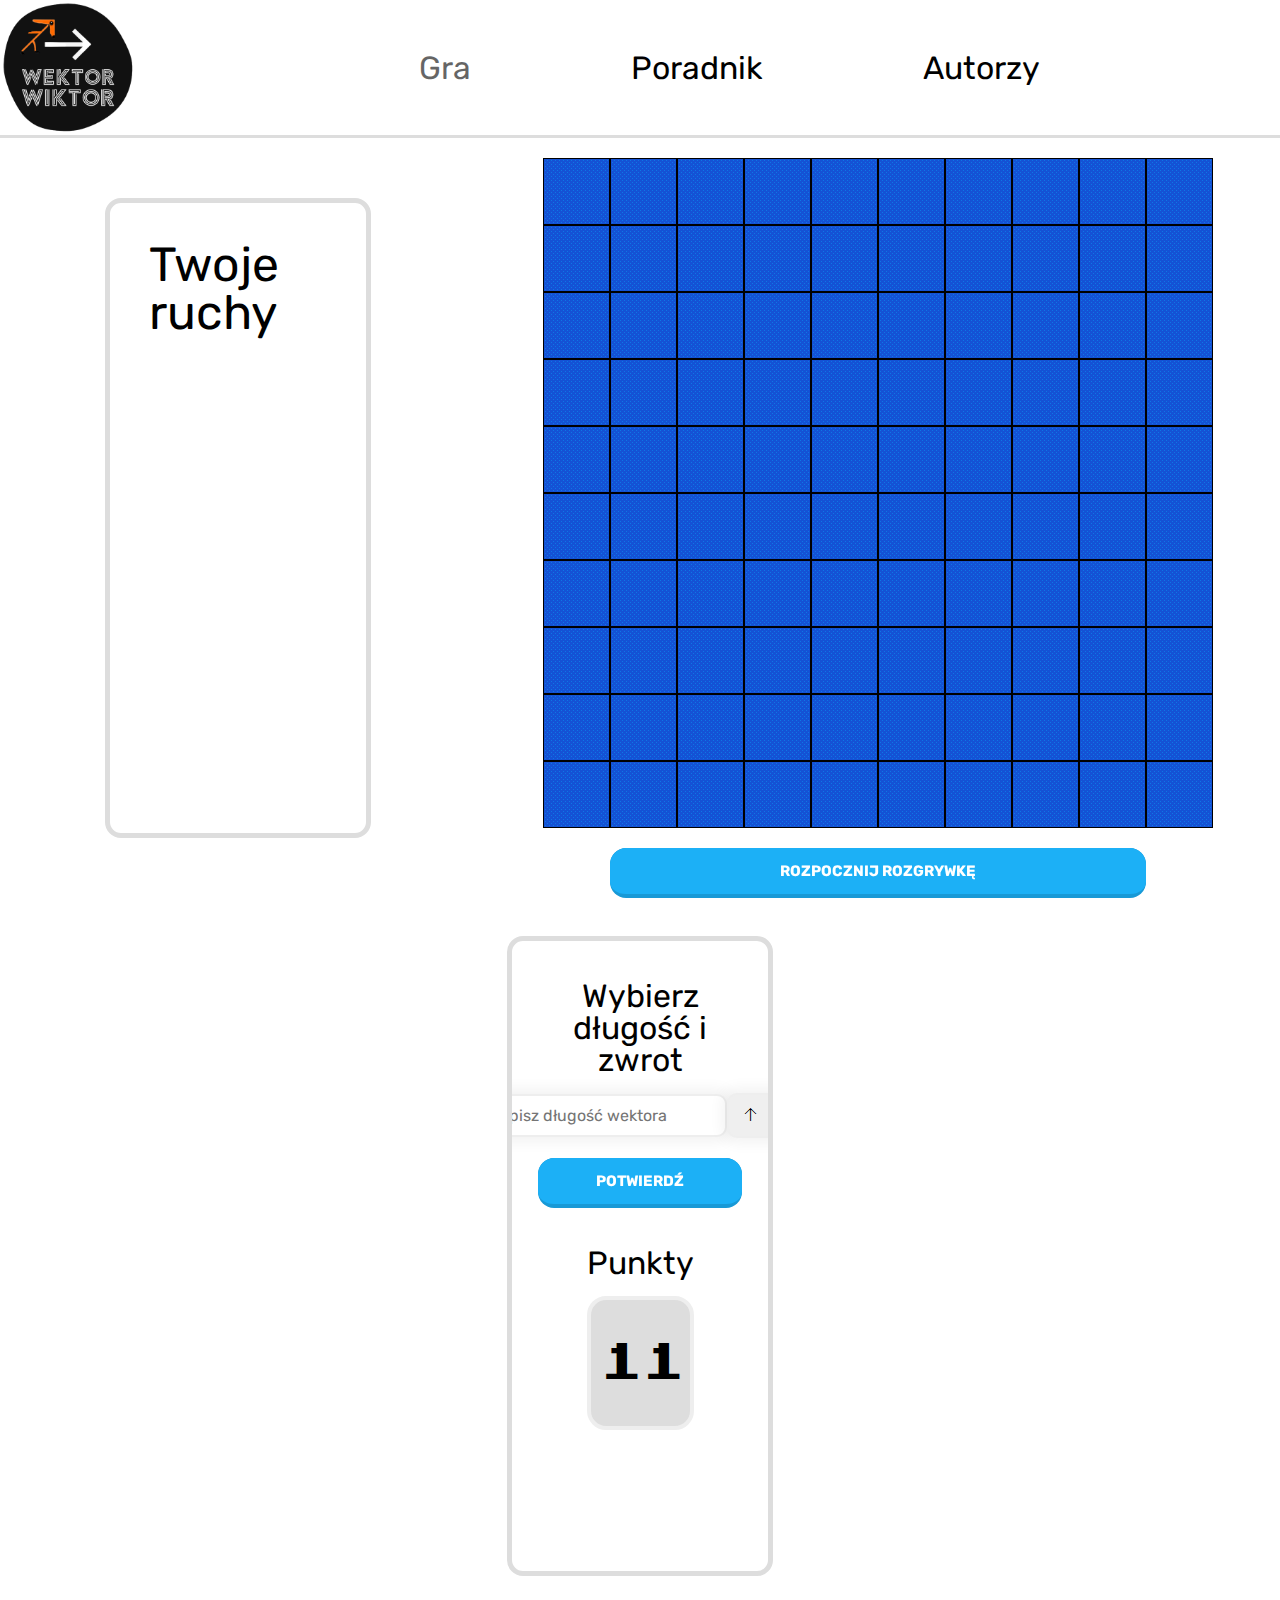
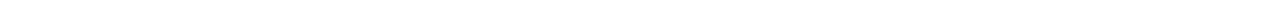
==== commit 7699c1e2: "trzeba zaczac cos robic" ====
--- a/index.html
+++ b/index.html
@@ -48,108 +48,7 @@
             </div>
             <div class="gameBoard">
                 <div id="timer"></div>
-                <div class="grid-container">
-                    <div class="grid-item" id="1" data-column="1" data-row="1">1</div>
-                    <div class="grid-item" id="2" data-column="2" data-row="1">2</div>
-                    <div class="grid-item" id="3" data-column="3" data-row="1">3</div>
-                    <div class="grid-item" id="4" data-column="4" data-row="1">4</div>
-                    <div class="grid-item" id="5" data-column="5" data-row="1">5</div>
-                    <div class="grid-item" id="6" data-column="6" data-row="1">6</div>
-                    <div class="grid-item" id="7" data-column="7" data-row="1">7</div>
-                    <div class="grid-item" id="8" data-column="8" data-row="1">8</div>
-                    <div class="grid-item" id="9" data-column="9" data-row="1">9</div>
-                    <div class="grid-item" id="10" data-column="10" data-row="1">10</div>
-                    <div class="grid-item" id="11" data-column="1" data-row="2">2</div>
-                    <div class="grid-item" id="12" data-column="2" data-row="2"></div>
-                    <div class="grid-item" id="13" data-column="3" data-row="2"></div>
-                    <div class="grid-item" id="14" data-column="4" data-row="2"></div>
-                    <div class="grid-item" id="15" data-column="5" data-row="2"></div>
-                    <div class="grid-item" id="16" data-column="6" data-row="2"></div>
-                    <div class="grid-item" id="17" data-column="7" data-row="2"></div>
-                    <div class="grid-item" id="18" data-column="8" data-row="2"></div>
-                    <div class="grid-item" id="19" data-column="9" data-row="2"></div>
-                    <div class="grid-item" id="20" data-column="10" data-row="2"></div>
-                    <div class="grid-item" id="21" data-column="1" data-row="3">3</div>
-                    <div class="grid-item" id="22" data-column="2" data-row="3"></div>
-                    <div class="grid-item" id="23" data-column="3" data-row="3"></div>
-                    <div class="grid-item" id="24" data-column="4" data-row="3"></div>
-                    <div class="grid-item" id="25" data-column="5" data-row="3"></div>
-                    <div class="grid-item" id="26" data-column="6" data-row="3"></div>
-                    <div class="grid-item" id="27" data-column="7" data-row="3"></div>
-                    <div class="grid-item" id="28" data-column="8" data-row="3"></div>
-                    <div class="grid-item" id="29" data-column="9" data-row="3"></div>
-                    <div class="grid-item" id="30" data-column="10" data-row="3"></div>
-                    <div class="grid-item" id="31" data-column="1" data-row="4">4</div>
-                    <div class="grid-item" id="32" data-column="2" data-row="4"></div>
-                    <div class="grid-item" id="33" data-column="3" data-row="4"></div>
-                    <div class="grid-item" id="34" data-column="4" data-row="4"></div>
-                    <div class="grid-item" id="35" data-column="5" data-row="4"></div>
-                    <div class="grid-item" id="36" data-column="6" data-row="4"></div>
-                    <div class="grid-item" id="37" data-column="7" data-row="4"></div>
-                    <div class="grid-item" id="38" data-column="8" data-row="4"></div>
-                    <div class="grid-item" id="39" data-column="9" data-row="4"></div>
-                    <div class="grid-item" id="40" data-column="10" data-row="5"></div>
-                    <div class="grid-item" id="41" data-column="1" data-row="5">5</div>
-                    <div class="grid-item" id="42" data-column="2" data-row="5"></div>
-                    <div class="grid-item" id="43" data-column="3" data-row="5"></div>
-                    <div class="grid-item" id="44" data-column="4" data-row="5"></div>
-                    <div class="grid-item" id="45" data-column="5" data-row="5"></div>
-                    <div class="grid-item" id="46" data-column="6" data-row="5"></div>
-                    <div class="grid-item" id="47" data-column="7" data-row="5"></div>
-                    <div class="grid-item" id="48" data-column="8" data-row="5"></div>
-                    <div class="grid-item" id="49" data-column="9" data-row="5"></div>
-                    <div class="grid-item" id="50" data-column="10" data-row="5"></div>
-                    <div class="grid-item" id="51" data-column="1" data-row="6">6</div>
-                    <div class="grid-item" id="52" data-column="2" data-row="6"></div>
-                    <div class="grid-item" id="53" data-column="3" data-row="6"></div>
-                    <div class="grid-item" id="54" data-column="4" data-row="6"></div>
-                    <div class="grid-item" id="55" data-column="5" data-row="6"></div>
-                    <div class="grid-item" id="56" data-column="6" data-row="6"></div>
-                    <div class="grid-item" id="57" data-column="7" data-row="6"></div>
-                    <div class="grid-item" id="58" data-column="8" data-row="6"></div>
-                    <div class="grid-item" id="59" data-column="9" data-row="6"></div>
-                    <div class="grid-item" id="60" data-column="10" data-row="6"></div>
-                    <div class="grid-item" id="61" data-column="1" data-row="7">7</div>
-                    <div class="grid-item" id="62" data-column="2" data-row="7"></div>
-                    <div class="grid-item" id="63" data-column="3" data-row="7"></div>
-                    <div class="grid-item" id="64" data-column="4" data-row="7"></div>
-                    <div class="grid-item" id="65" data-column="5" data-row="7"></div>
-                    <div class="grid-item" id="66" data-column="6" data-row="7"></div>
-                    <div class="grid-item" id="67" data-column="7" data-row="7"></div>
-                    <div class="grid-item" id="68" data-column="8" data-row="7"></div>
-                    <div class="grid-item" id="69" data-column="9" data-row="7"></div>
-                    <div class="grid-item" id="70" data-column="10" data-row="7"></div>
-                    <div class="grid-item" id="71" data-column="1" data-row="8">8</div>
-                    <div class="grid-item" id="72" data-column="2" data-row="8"></div>
-                    <div class="grid-item" id="73" data-column="3" data-row="8"></div>
-                    <div class="grid-item" id="74" data-column="4" data-row="8"></div>
-                    <div class="grid-item" id="75" data-column="5" data-row="8"></div>
-                    <div class="grid-item" id="76" data-column="6" data-row="8"></div>
-                    <div class="grid-item" id="77" data-column="7" data-row="8"></div>
-                    <div class="grid-item" id="78" data-column="8" data-row="8"></div>
-                    <div class="grid-item" id="79" data-column="9" data-row="8"></div>
-                    <div class="grid-item" id="80" data-column="10" data-row="8"></div>
-                    <div class="grid-item" id="81" data-column="1" data-row="9">9</div>
-                    <div class="grid-item" id="82" data-column="2" data-row="9"></div>
-                    <div class="grid-item" id="83" data-column="3" data-row="9"></div>
-                    <div class="grid-item" id="84" data-column="4" data-row="9"></div>
-                    <div class="grid-item" id="85" data-column="5" data-row="9"></div>
-                    <div class="grid-item" id="86" data-column="6" data-row="9"></div>
-                    <div class="grid-item" id="87" data-column="7" data-row="9"></div>
-                    <div class="grid-item" id="88" data-column="8" data-row="9"></div>
-                    <div class="grid-item" id="89" data-column="9" data-row="9"></div>
-                    <div class="grid-item" id="90" data-column="10" data-row="9"></div>
-                    <div class="grid-item" id="91" data-column="1" data-row="10">10</div>
-                    <div class="grid-item" id="92" data-column="2" data-row="10"></div>
-                    <div class="grid-item" id="93" data-column="3" data-row="10"></div>
-                    <div class="grid-item" id="94" data-column="4" data-row="10"></div>
-                    <div class="grid-item" id="95" data-column="5" data-row="10"></div>
-                    <div class="grid-item" id="96" data-column="6" data-row="10"></div>
-                    <div class="grid-item" id="97" data-column="7" data-row="10"></div>
-                    <div class="grid-item" id="98" data-column="8" data-row="10"></div>
-                    <div class="grid-item" id="99" data-column="9" data-row="10"></div>
-                    <div class="grid-item" id="100" data-column="10" data-row="10"></div>
-                </div>
+                <div id="board"></div>
                 <button onclick="changeGameState(1)" class="button" id="start">Rozpocznij rozgrywkę</button>
             </div>
             <div class="panel">
--- a/Assets/Styles/style.css
+++ b/Assets/Styles/style.css
@@ -149,15 +149,21 @@
   place-items: center;
 }
 
+/* .grid-item:has(.player){
+  background-image: none;
+} */
 .player {
-  width: 100%;
-  height: 100%;
+  border: 1px solid black;
+  width: 65px;
+  height: 65px;
   object-fit: cover;
-  z-index: 10;
-  position: relative;
-  left: 50%;
-  top: 50%;
-  transform: translate(-50%, -50%);
+  position: relative;
+  text-align: left;
+  background-color: #1452d5;
+  object-fit: contain;
+  background-position: center;
+  background-size: contain;
+  background-image: url("../Textures/wektorus.png");
 }
 
 .game-container {
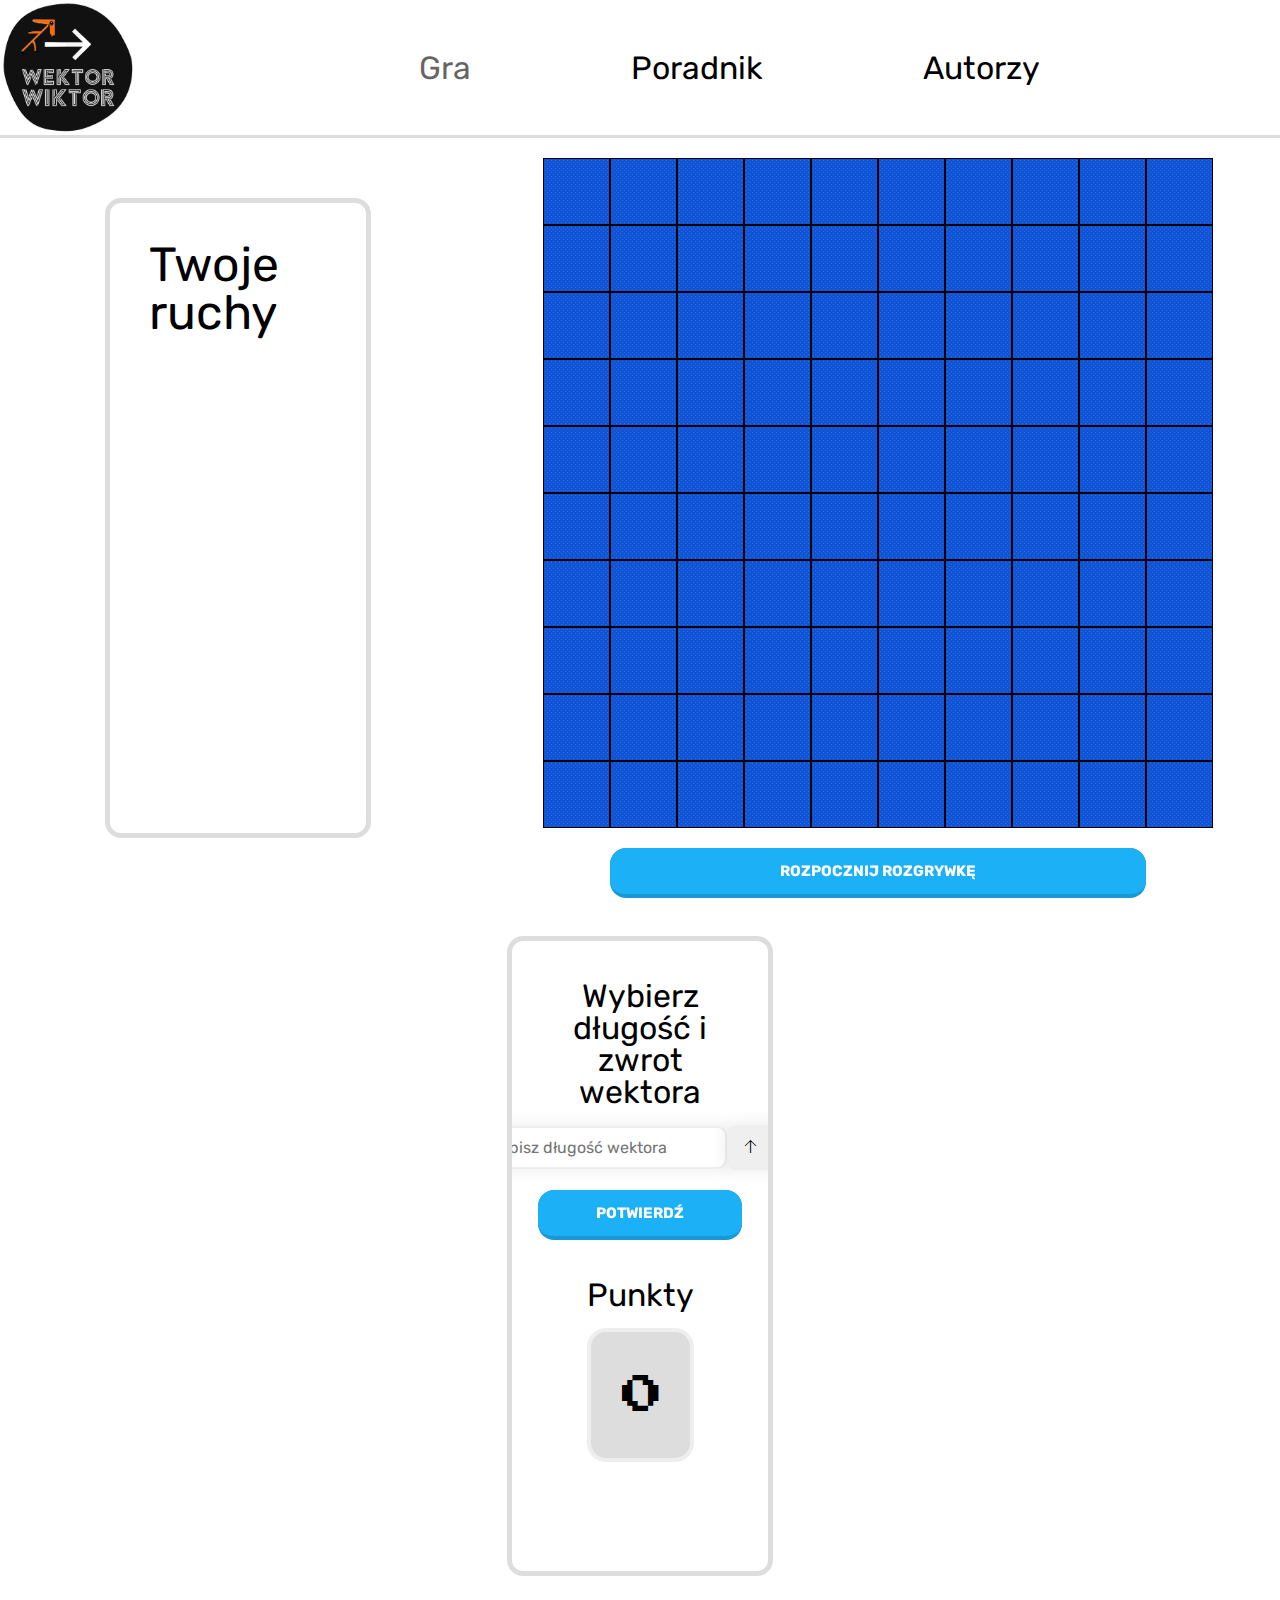
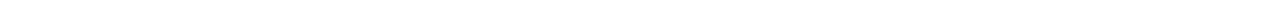
==== commit fcd42d9a: "final commit" ====
--- a/index.html
+++ b/index.html
@@ -33,13 +33,10 @@
 
 
     <div id="game">
-        <!-- <div class="chmurki">
-            <img src="/Assets/Textures/chmurkus2.png" style="--i:3; position:relative; top: 300px;">
-            <img src="/Assets/Textures/chmurkus2.png" style="--i:4.2 ;position:relative; top: 400;">
-            <img src="/Assets/Textures/chmurkus2.png" style="--i:1.3 ;position:relative; top: 500;">
-            <img src="/Assets/Textures/chmurkus2.png" style="--i:1.4 ;position:relative; top: 150;">
-            <img src="/Assets/Textures/chmurkus2.png" style="--i:2.5 ;position:relative; top: 200px;">
-        </div> -->
+        <div class="modal hide" id="modal">
+            <h3 id="gameMessage">Porażka</h3>
+            <button class="button" onclick="location.reload()">Kliknij, aby rozpocząć od nowa</button>
+        </div>
         <div class="game-container">
             <div class="moves">
                 <h3>Twoje ruchy</h3>
@@ -52,7 +49,7 @@
                 <button onclick="changeGameState(1)" class="button" id="start">Rozpocznij rozgrywkę</button>
             </div>
             <div class="panel">
-                <h3>Wybierz długość i zwrot</h3>
+                <h3>Wybierz długość i zwrot wektora</h3>
                 <div class="input-container">
                     <input type="number" id="number" placeholder="Wpisz długość wektora" value="Wartość" max="10">
                     <select id="direction">
@@ -70,7 +67,7 @@
                 <div class="points-container">
                     <h3>Punkty</h3>
                     <div id="points" class="points">
-                        11
+                        0
                     </div>
                     <div id="message" class="message">
                     </div>
--- a/Assets/Styles/style.css
+++ b/Assets/Styles/style.css
@@ -6,6 +6,7 @@
   width: 100vw;
   font-family: "Rubik", sans-serif;
   user-select: none;
+  overflow-x: hidden;
 }
 /* usunięcie strzałek przy inpucie(number) */
 /* Chrome, Safari, Edge, Opera */
@@ -126,7 +127,7 @@
   grid-template-rows: repeat(10, 1fr);
 }
 
-.grid-item { 
+.grid-item {
   border: 1px solid black;
   width: 65px;
   height: 65px;
@@ -138,15 +139,18 @@
 }
 
 .coin {
-  width: 90%;
-  height: 90%;
-  position: absolute;
-  left: 50%;
-  top: 50%;
-  transform: translate(-50%, -50%);
-  z-index: 2;
-  display: grid;
-  place-items: center;
+  background-repeat: no-repeat;
+  border: 1px solid black;
+  width: 65px;
+  height: 65px;
+  object-fit: cover;
+  position: relative;
+  text-align: left;
+  background-color: #1452d5;
+  object-fit: contain;
+  background-position: center;
+  background-size: contain;
+  background-image: url("../Textures/coin.png");
 }
 
 /* .grid-item:has(.player){
@@ -186,6 +190,45 @@
   flex-direction: column;
   border-radius: 1rem;
   overflow: hidden;
+}
+
+.moves ul {
+  overflow-y: auto;
+  overflow-x: hidden;
+}
+
+.tutorial-container{
+  display: flex;
+  justify-content: center;
+  align-items: center;
+}
+.panel-tutorial {
+  background-attachment: scroll;
+  opacity: 0.7;
+  background: white;
+  margin-top: 2rem;
+  width: 60vw;
+  border: #dddddd 5px solid;
+  display: flex;
+  justify-content: flex-start;
+  align-items: center;
+  flex-direction: column;
+  border-radius: 1rem;
+  overflow: hidden;
+}
+ol {
+  margin-top: 30px;
+  list-style-type: lower-greek;
+}
+ol li {
+  padding: 30px;
+}
+.panel-tutorial h3 {
+  padding: 2.6rem;
+  margin-top: 30px;
+  font-size: 2rem;
+  letter-spacing: 5px;
+  word-spacing: 20px;
 }
 
 .moves h3 {
@@ -343,4 +386,27 @@
 
 .hide {
   visibility: hidden;
+}
+
+.modal {
+  width: 30vw;
+  height: 20vh;
+  background-color: white;
+  border: #dddddd solid 5px;
+  position: absolute;
+  z-index: 19;
+  top: 50%;
+  left: 50%;
+  transform: translate(-50%, -50%);
+  box-shadow: 0px 0px 1px 1000px rgba(0, 0, 0,0.8);
+  border-radius: 1rem;
+  display: flex;
+  flex-direction: column;
+  justify-content: center;
+  align-items: center;
+}
+
+.modal h3{
+  display: flex;
+  font-size: 2rem;
 }